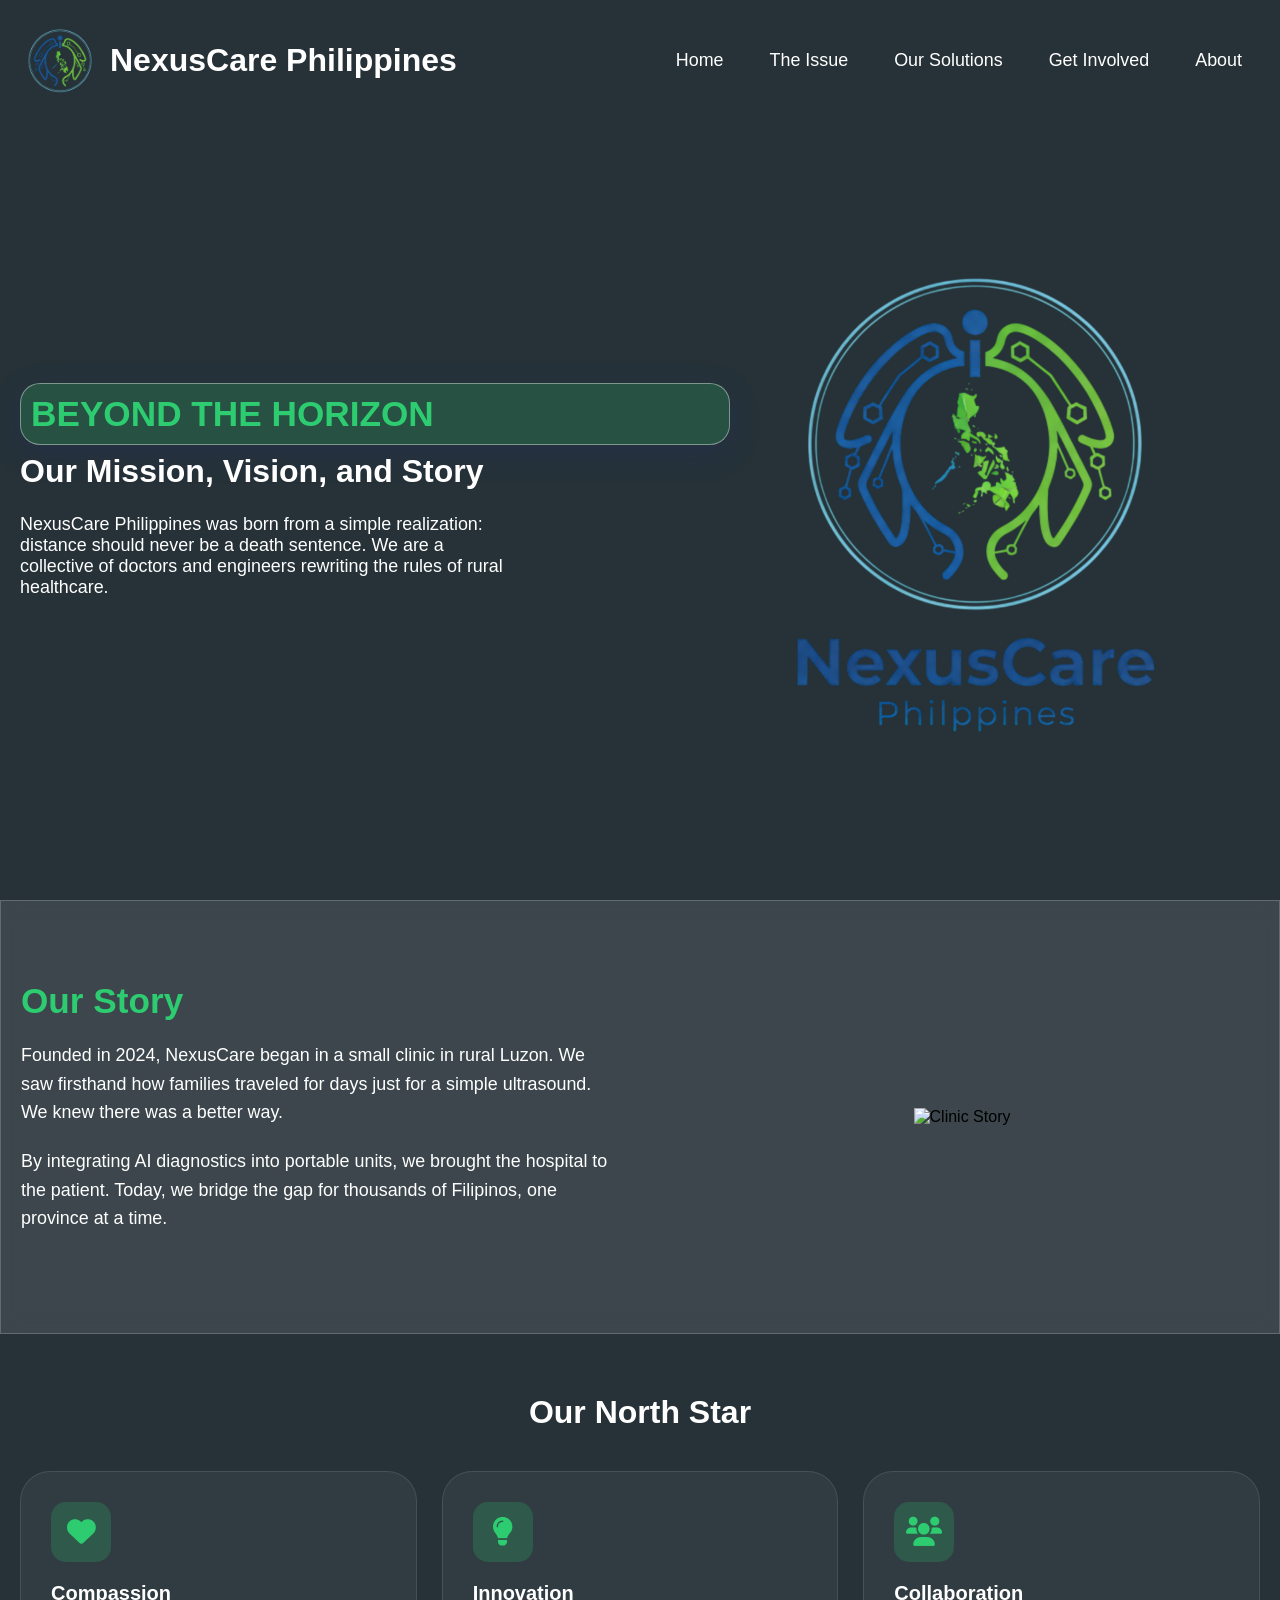
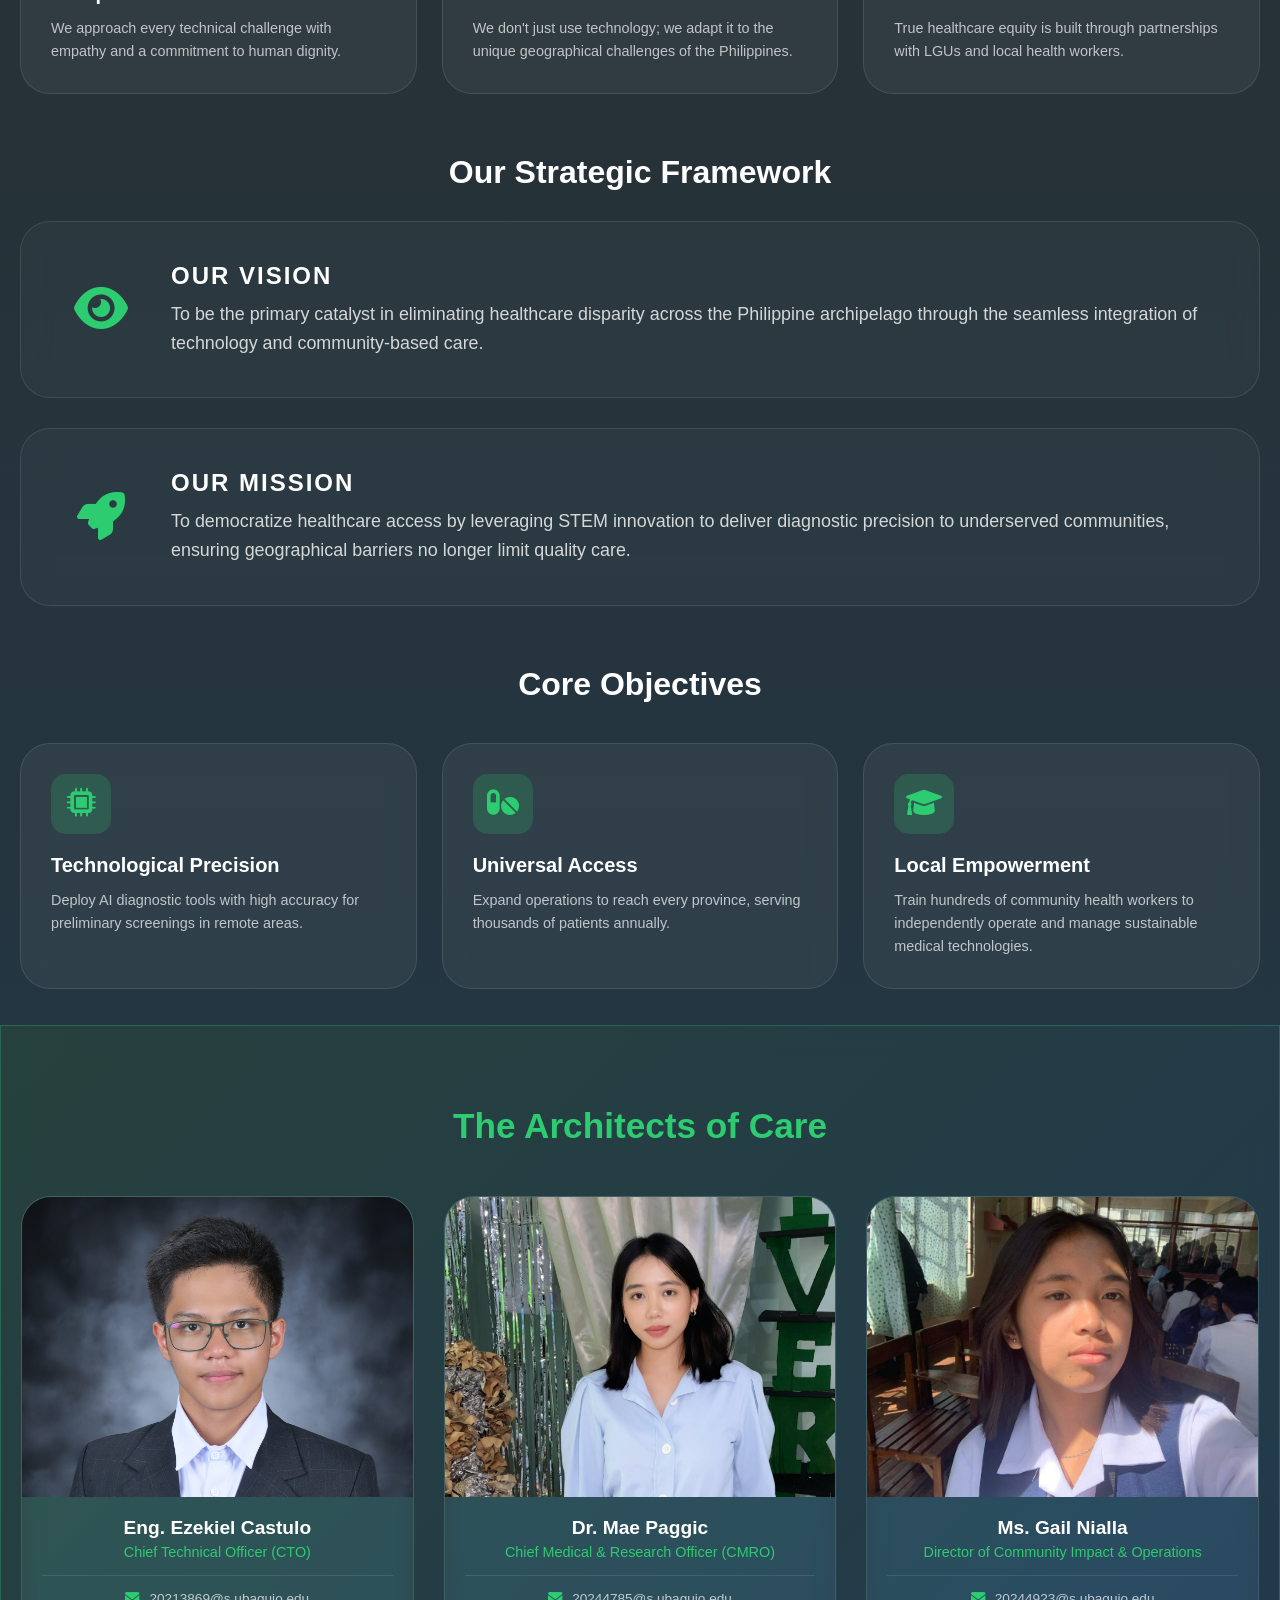
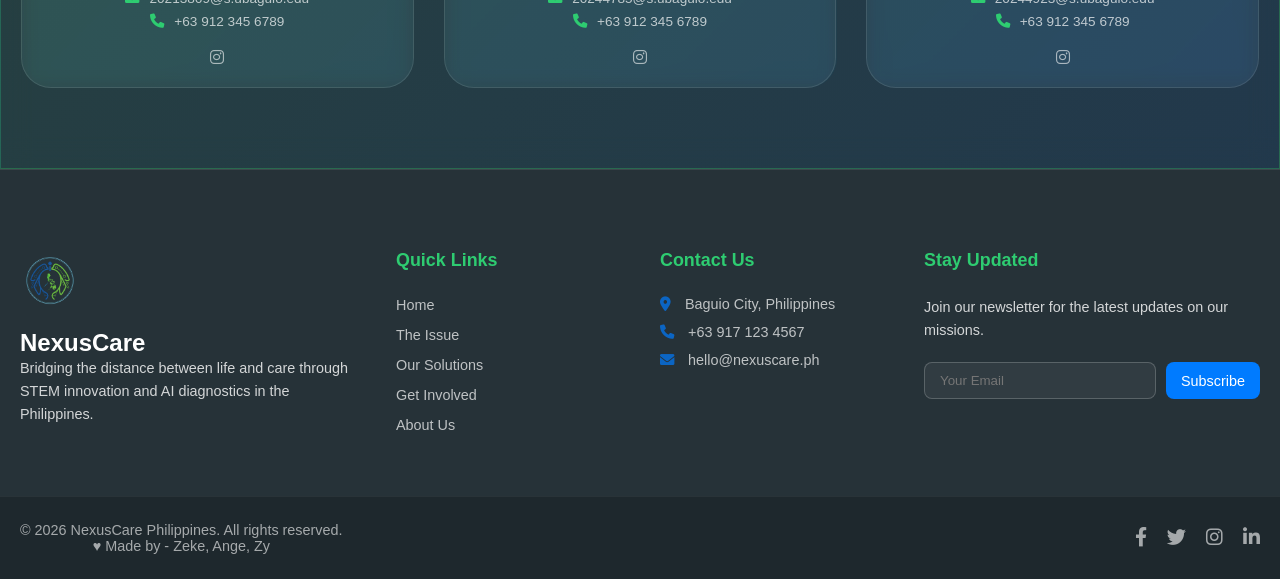
==== about.html @ c9cb6c97 "Initial commit with LFS for NexusCare" ====
<!DOCTYPE html>
<html>
    <head>
        <meta name="viewport" content="width=device-width, initial-scale=1.0">
        <title>About - NexusCare Philippines</title>
        <link rel="stylesheet" href="https://cdnjs.cloudflare.com/ajax/libs/font-awesome/6.0.0/css/all.min.css">
        <link rel="stylesheet" href="style.css">
        <link rel="shortcut icon" href="images/Logo Transparent.png" type="image/x-icon">
    </head>

    <body>
    <header>
        <nav class="navbar section-content">
            <a href="index.html" class="nav-logo">
                <img src="images/No Text Transparent.png" alt="NexusCare Logo" class="logo-img">
                <h2 class="logo-text">NexusCare Philippines</h2>
            </a>
            <ul class="nav-menu">
                <button id="menu-close-button" class="fas fa-times"></button>
                <li class="nav-item">
                    <a href="index.html" class="nav-link">Home</a>
                </li>
                <li class="nav-item">
                    <a href="index.html#the-issue" class="nav-link">The Issue</a>
                </li>
                <li class="nav-item">
                    <a href="index.html#our-solutions" class="nav-link">Our Solutions</a>
                </li>
                <li class="nav-item">
                    <a href="get-involved.html" class="nav-link">Get Involved</a>
                </li>
                <li class="nav-item">
                    <a href="about.html" class="nav-link active">About</a>
                </li>
            </ul>
            <button id="menu-open-button" class="fas fa-bars"></button>
       </nav>
    </header>
<main>
    <section class="hero-section about-hero">
        <video class="hero-video" autoplay muted loop playsinline>
            <source src="videos/About Hero.mp4" type="video/mp4">
        </video>
        <div class="section-content">
            <div class="hero-details">
                <h2 class="title">BEYOND THE HORIZON</h2>
                <h3 class="subtitle">Our Mission, Vision, and Story</h3>
                <p class="description">NexusCare Philippines was born from a simple realization: distance should never be a death sentence. We are a collective of doctors and engineers rewriting the rules of rural healthcare.</p>
            </div>
            <div class="hero-image-wrapper">
                <img src="images/Logo Transparent.png" alt="Hero Image" class="hero-image">
            </div>
        </div>
    </section>

    <section id="story" class="issue-section">
        <div class="section-content">
            <div class="issue-details">
                <h2 class="section-title">Our Story</h2>
                <p class="section-description">Founded in 2024, NexusCare began in a small clinic in rural Luzon. We saw firsthand how families traveled for days just for a simple ultrasound. We knew there was a better way.</p>
                <p class="section-description">By integrating AI diagnostics into portable units, we brought the hospital to the patient. Today, we bridge the gap for thousands of Filipinos, one province at a time.</p>
            </div>
            <div class="issue-visual">
                <div class="solutions-gallery">
                     <div class="gallery-item main-img">
                        <img src="https://images.unsplash.com/photo-1576091160550-2173dba999ef?auto=format&fit=crop&w=800" alt="Clinic Story">
                    </div>
                </div>
            </div>
        </div>
    </section>

    <section class="mission-section">
        <div class="section-content">
            <h4 class="obj-title">Our North Star</h4>
            <div class="solutions-grid">
                <div class="solution-card">
                    <div class="icon-wrapper"><i class="fas fa-heart"></i></div>
                    <h4>Compassion</h4>
                    <p>We approach every technical challenge with empathy and a commitment to human dignity.</p>
                </div>
                <div class="solution-card">
                    <div class="icon-wrapper"><i class="fas fa-lightbulb"></i></div>
                    <h4>Innovation</h4>
                    <p>We don't just use technology; we adapt it to the unique geographical challenges of the Philippines.</p>
                </div>
                <div class="solution-card">
                    <div class="icon-wrapper"><i class="fas fa-users"></i></div>
                    <h4>Collaboration</h4>
                    <p>True healthcare equity is built through partnerships with LGUs and local health workers.</p>
                </div>
            </div>
        </div>
    </section>

    <section class="vmo-section">
    <div class="section-content">
        <h4 class="obj-title">Our Strategic Framework</h4>
        
        <div class="vmo-item vision-card">
            <div class="vmo-icon"><i class="fas fa-eye"></i></div>
            <div class="vmo-text">
                <h4>Our Vision</h4>
                <p>To be the primary catalyst in eliminating healthcare disparity across the Philippine archipelago through the seamless integration of technology and community-based care.</p>
            </div>
        </div>

        <div class="vmo-item mission-card">
            <div class="vmo-icon"><i class="fas fa-rocket"></i></div>
            <div class="vmo-text">
                <h4>Our Mission</h4>
                <p>To democratize healthcare access by leveraging STEM innovation to deliver diagnostic precision to underserved communities, ensuring geographical barriers no longer limit quality care.</p>
            </div>
        </div>

        <div class="vmo-objectives">
            <h4 class="obj-title">Core Objectives</h4>
            <div class="solutions-grid">
                <div class="solution-card">
                    <div class="icon-wrapper"><i class="fas fa-microchip"></i></div>
                    <h4>Technological Precision</h4>
                    <p>Deploy AI diagnostic tools with high accuracy for preliminary screenings in remote areas.</p>
                </div>
                <div class="solution-card">
                    <div class="icon-wrapper"><i class="fas fa-pills"></i></div>
                    <h4>Universal Access</h4>
                    <p>Expand operations to reach every province, serving thousands of patients annually.</p>
                </div>
                <div class="solution-card">
                    <div class="icon-wrapper"><i class="fas fa-graduation-cap"></i></div>
                    <h4>Local Empowerment</h4>
                    <p>Train hundreds of community health workers to independently operate and manage sustainable medical technologies.</p>
                </div>
            </div>
        </div>
        <br>
        <br>
    </div>
</section>

    <section class="team-section">
        <div class="section-content">
            <h2 class="section-title">The Architects of Care</h2>
            <div class="team-members">
                <div class="team-member-card">
                    <div class="member-img-container">
                        <img class="member-photo member-ezekiel" src="images/DSD_3538.JPG" alt="Zeke Castulo">
                    </div>
                    <div class="member-info">
                        <h4>Eng. Ezekiel Castulo</h4>
                        <p>Chief Technical Officer (CTO)</p>
                        <div class="member-contact">
                            <a href="mailto:20213869@s.ubaguio.edu"><i class="fas fa-envelope"></i> 20213869@s.ubaguio.edu</a>
                            <a href="tel:+639123456789"><i class="fas fa-phone"></i> +63 912 345 6789</a>
                        </div>
                        <div class="member-socials">
                            <a href="https://www.instagram.com/ezi.pzeke/" target="_blank"><i class="fab fa-instagram"></i></a>
                        </div>
                    </div>
                </div>
                                <div class="team-member-card">
                    <div class="member-img-container">
                        <img class="member-photo member-angelica" src="images/Ange Pic.jpg" alt="Angelica Paggic">
                    </div>
                    <div class="member-info">
                        <h4>Dr. Mae Paggic</h4>
                        <p>Chief Medical & Research Officer (CMRO)</p>
                        <div class="member-contact">
                            <a href="mailto:20244785@s.ubaguio.edu"><i class="fas fa-envelope"></i> 20244785@s.ubaguio.edu</a>
                            <a href="tel:+639123456789"><i class="fas fa-phone"></i> +63 912 345 6789</a>
                        </div>
                        <div class="member-socials">
                            <a href="https://www.instagram.com/cali_jellii/" target="_blank"><i class="fab fa-instagram"></i></a>
                        </div>
                    </div>
                </div>
                                <div class="team-member-card">
                    <div class="member-img-container">
                        <img src="images/Zy Pic.jpg" alt="Zyra Nialla">
                    </div>
                    <div class="member-info">
                        <h4>Ms. Gail Nialla</h4>
                        <p>Director of Community Impact & Operations</p>
                        <div class="member-contact">
                            <a href="mailto:20244923@s.ubaguio.edu"><i class="fas fa-envelope"></i> 20244923@s.ubaguio.edu</a>
                            <a href="tel:+639123456789"><i class="fas fa-phone"></i> +63 912 345 6789</a>
                        </div>
                        <div class="member-socials">
                            <a href="https://www.instagram.com/nialla_zyra/" target="_blank"><i class="fab fa-instagram"></i></a>
                        </div>
                    </div>
                </div>
                </div>
        </div>
    </section>

            <footer class="footer">
    <div class="section-content">
        <div class="footer-container">
            <div class="footer-column brand-col">
                <a href="#" class="nav-logo">
                    <img src="images/No Text Transparent.png" alt="NexusCare Logo" class="logo-img">
                </a>
                <h2 class="logo-text">NexusCare</h2>
                <p class="footer-description">
                    Bridging the distance between life and care through STEM innovation and AI diagnostics in the Philippines.
                </p>
            </div>

            <div class="footer-column">
                <h4 class="footer-title">Quick Links</h4>
                <ul class="footer-links">
                    <li><a href="#">Home</a></li>
                    <li><a href="#the-issue">The Issue</a></li>
                    <li><a href="#our-solutions">Our Solutions</a></li>
                    <li><a href="#get-involved">Get Involved</a></li>
                    <li><a href="#about">About Us</a></li>
                </ul>
            </div>

            <div class="footer-column">
                <h4 class="footer-title">Contact Us</h4>
                <ul class="footer-contact">
                    <li><i class="fas fa-map-marker-alt"></i> Baguio City, Philippines</li>
                    <li><i class="fas fa-phone"></i> +63 917 123 4567</li>
                    <li><i class="fas fa-envelope"></i> hello@nexuscare.ph</li>
                </ul>
            </div>

            <div class="footer-column">
                <h4 class="footer-title">Stay Updated</h4>
                <p class="footer-description">Join our newsletter for the latest updates on our missions.</p>
                <form class="footer-form">
                    <input type="email" placeholder="Your Email" required>
                    <button type="submit" class="button">Subscribe</button>
                </form>
            </div>
        </div>
    </div>

    <div class="sub-footer">
        <div class="section-content sub-footer-content">
            <p>&copy; 2026 NexusCare Philippines. All rights reserved. <br> ♥ Made by - Zeke, Ange, Zy</p>
            <div class="social-links">
                <a href="#"><i class="fab fa-facebook-f"></i></a>
                <a href="#"><i class="fab fa-twitter"></i></a>
                <a href="#"><i class="fab fa-instagram"></i></a>
                <a href="#"><i class="fab fa-linkedin-in"></i></a>
            </div>
        </div>
    </div>
</footer>
</main>

    <script src="script.js"></script>
    </body>
</html>
---- style.css ----
html {
    scroll-behavior: smooth;
}

*{
    margin: 0;
    padding: 0;
    box-sizing: border-box;
    font-family: 'Poppins', sans-serif;
}

html, body {
    background: var(--dark-color);
    min-height: 100vh;
    scroll-behavior: smooth;
}

@keyframes glassmorphism-gradient {
    0% {
        background-position: 0% 50%;
    }
    50% {
        background-position: 100% 50%;
    }
    100% {
        background-position: 0% 50%;
    }
}

:root {
    --white-color: #fff;
    --dark-color: #263238;
    --primary-color: #007BFF;
    --secondary-color: #2ECC71;
    --light-pink-color: #faf4f5;
    --medium-gray-color: #ccc;

    --font-size-s: 0.9rem;
    --font-size-n: 1rem;
    --font-size-m: 1.12rem;
    --font-size-l: 1.5rem;
    --font-size-xl: 2rem;
    --font-size-xxl: 2.2rem;

    --font-weight-normal: 400;
    --font-weight-medium: 500;
    --font-weight-semibold: 600;
    --font-weight-bold: 700;

    --border-radius-s: 8px;
    --border-radius-m: 30px;
    --border-radius-circle: 50%;

    --site-max-width: 1300px;
}

ul {
    list-style: none;
}

a {
    text-decoration: none;
}

button {
    cursor: pointer;
    border: none;
    background: none;
}

img {
    width: 100%;
}

.section-content {
    max-width: var(--site-max-width);
    margin: 0 auto;
    padding: 0 20px;
}

/*Navbar Styling*/
header {
    position: absolute;
    top: 0;
    left: 0;
    right: 0;
    width: 100%;
    z-index: 5;
    transition: all .6s ease;
}

header.sticky {
    position: fixed;
    background: rgba(255, 255, 255, 0.2);
    backdrop-filter: blur(20px);
    border-bottom: 1px solid rgba(255, 255, 255, 0.4);
    box-shadow: 0 8px 32px 0 rgba(31, 38, 135, 0.5);
}

header.hero-active.sticky {
    background: rgba(255, 255, 255, 0.1);
    backdrop-filter: blur(10px);
    border-bottom: 1px solid rgba(255, 255, 255, 0.2);
}

header.issue-active.sticky {
    background: rgba(255, 255, 255, 0.6);
    backdrop-filter: blur(15px);
    border-bottom: 1px solid rgba(255, 255, 255, 0.3);
}

header.graph-active.sticky {
    background: rgba(255, 255, 255, 0.6); /* Changed to white for better contrast */
    backdrop-filter: blur(20px);
    border-bottom: 1px solid rgba(255, 255, 255, 0.4);
}

header.solutions-active.sticky {
    background: rgba(255, 255, 255, 0.6);
    backdrop-filter: blur(18px);
    border-bottom: 1px solid rgba(255, 255, 255, 0.35);
}

header .navbar {
    display: flex;
    padding: 20px;
    align-items: center;
    justify-content: space-between;
}

.nav-link.active {
    color: var(--primary-color); /* Or your highlight color */
    font-weight: bold;
}

.navbar .nav-logo {
    display: flex;
    align-items: center;
    gap: 10px;
}

.navbar .nav-logo .logo-img {
    height: 80px;
    width: auto;
}

.navbar .nav-logo .logo-text {
    color: var(--white-color);
    font-size: var(--font-size-xl);
    font-weight: var(--font-weight-semibold);
}

.navbar .nav-menu {
    display: flex;
    gap: 10px;
}

.navbar .nav-menu .nav-link {
    padding: 10px 18px;
    color: var(--white-color);
    font-size: var(--font-size-m);
    border-radius: var(--border-radius-m);
    transition: 0.3s ease;
}

.navbar .nav-menu .nav-link:hover {
        color: var(--white-color);
        background: rgba(255, 255, 255, 0.25);
        border-color: rgba(255, 255, 255, 0.4);
        box-shadow: 0 8px 32px 0 rgba(31, 38, 135, 0.2);
}

.navbar :where(#menu-close-button, #menu-open-button) {
    display: none;
}

.hero-section {
    background: transparent;
    position: relative;
    min-height: 100vh;
    overflow: hidden;
}

/* background video styling */
.hero-section .hero-video {
    position: absolute;
    top: 0;
    left: 0;
    width: 100%;
    height: 100%;
    object-fit: cover;
    z-index: 1;
}

.hero-section .section-content {
    position: relative;
    z-index: 2;
    padding-top: 120px; /* space for navbar */
}

.hero-section .section-content {
    display: flex;
    align-items: center;
    min-height: 100vh;
    color: var(--white-color);
    justify-content: space-between;
}

.hero-section .hero-details .title {
    font-size: var(--font-size-xxl);
    color: var(--secondary-color);
    background: rgba(255, 255, 255, 0.75);
    border-color: rgba(255, 255, 255, 0.4);
    box-shadow: 0 8px 32px 0 rgba(31, 38, 135, 0.2);
    border-radius: 20px;
    padding: 10px;
    font-family: "Titan-One", sans-serif;
}

.hero-section .hero-details .subtitle {
    font-size: var(--font-size-xl);
    font-weight: var(--font-weight-semibold);
    margin-top: 8px;
    max-width: 70%;
}

.hero-section .hero-details .description {
    font-size: var(--font-size-m);
    margin: 24px 0 40px;
    max-width: 70%;
}

.hero-section .hero-details .button {
    padding: 10px 26px;
    border: 2px solid rgba(255, 255, 255, 0.3);
    background: rgba(255, 255, 255, 0.15);
    color: var(--white-color);
    font-weight: var(--font-weight-medium);
    border-radius: var(--border-radius-m);
    transition: 0.3s ease;
    backdrop-filter: blur(10px);
    box-shadow: 0 8px 32px 0 rgba(31, 38, 135, 0.2);
}

.hero-section .hero-details .button:hover,
.hero-section .hero-details .partner-with-us {
    background: rgba(255, 255, 255, 0.25);
    color: var(--white-color);
    border-color: rgba(255, 255, 255, 0.5);
    box-shadow: 0 8px 32px 0 rgba(31, 38, 135, 0.37);
}

.hero-section .hero-details .partner-with-us:hover{
    background: rgba(46, 204, 113, 0.3);
    color: var(--white-color);
    border-color: rgba(46, 204, 113, 0.5);
}

.hero-section .hero-image-wrapper {
    max-width: 500px;
    margin-right: 30px;
}

/* Issue Section Styling */
.issue-section {
    background: rgba(255, 255, 255, 0.1);
    backdrop-filter: blur(10px);
    border: 1px solid rgba(255, 255, 255, 0.2);
    padding: 80px 0;
    position: relative;
}

.issue-section .section-content {
    display: flex;
    align-items: center;
    justify-content: space-between;
    gap: 50px;
}

.issue-section .issue-details {
    flex: 1;
    color: var(--white-color);
}

.issue-section .section-title {
    font-size: var(--font-size-xxl);
    color: var(--secondary-color);
    margin-bottom: 20px;
    font-family: "Titan-One", sans-serif;
}

.issue-section .section-description {
    font-size: var(--font-size-m);
    line-height: 1.6;
    margin-bottom: 20px;
}

.issue-section .issue-visual {
    flex: 1;
    text-align: center;
}

.issue-section .issue-image {
    max-width: 100%;
    height: auto;
    border-radius: var(--border-radius-m);
    box-shadow: 0 8px 32px 0 rgba(31, 38, 135, 0.2);
}

.primary-header {
    color: var(--secondary-color); /* Assuming --primary-color is defined; replace with actual color if not */
}

.styled-list {
    list-style-type: none; /* Remove default bullets */
    padding-left: 0;
}

.styled-list li {
    margin-bottom: 10px; /* Adds spacing between items */
    display: flex;
    align-items: center;
}

.get-involved-section .styled-list {
    list-style: none;
    padding: 0;
    margin: 20px 0;
    display: grid;
    grid-template-columns: repeat(auto-fit, minmax(180px, 1fr));
    gap: 10px;
    justify-items: center;
}

.get-involved-section .styled-list li {
    display: flex;
    flex-direction: column;
    align-items: center;
    text-align: center;
    background: rgba(255, 255, 255, 0.05);
    backdrop-filter: blur(5px);
    border: 1px solid rgba(255, 255, 255, 0.1);
    border-radius: var(--border-radius-m);
    padding: 20px;
    width: 100%;
    max-width: 250px;
}

.get-involved-section .styled-list li i {
    font-size: 2rem;
    color: var(--primary-color);
    margin-bottom: 10px;
}

.graph-ribbon {
    background: white;
    padding: 40px 0;
    text-align: center;
}

.graph-ribbon .section-title {
    color: var(--dark-color);
}

.graph-ribbon .section-description {
    color: var(--dark-color);
}

.graph-ribbon .primary-header {
    color: var(--dark-color);
}

.ribbon-title {
    font-size: 2rem;
    margin-bottom: 20px;
    color: var(--primary-color);
}

.graph-container {
    max-width: 800px;
    margin: 0 auto;
}

/* Solutions Section Styling */
.solutions-section {
    background: linear-gradient(135deg, rgba(46, 204, 113, 0.1), rgba(0, 123, 255, 0.1)); /* Gradient background for variety */
    backdrop-filter: blur(15px);
    border: 1px solid rgba(46, 204, 113, 0.3);
    padding: 80px 0;
    position: relative;
}

.solutions-section .section-content {
    display: flex;
    align-items: center;
    justify-content: space-between;
    gap: 50px;
    flex-direction: row-reverse; /* Reverse layout: image on left, text on right */
}

.solutions-section .solutions-details {
    flex: 1;
    color: var(--white-color);
}

.solutions-section .section-title {
    font-size: var(--font-size-xxl);
    color: var(--secondary-color); /* Keep or change to var(--primary-color) for variety */
    margin-bottom: 20px;
    font-family: "Titan-One", sans-serif;
    text-align: left; /* Ensure left alignment */
}

.solutions-section .section-description {
    font-size: var(--font-size-m);
    line-height: 1.6;
    margin-bottom: 20px;
}

.solutions-section .solutions-visual {
    flex: 1;
    text-align: center;
}

.solutions-section .solutions-image {
    max-width: 100%;
    height: auto;
    border-radius: var(--border-radius-m);
    box-shadow: 0 8px 32px 0 rgba(46, 204, 113, 0.3); /* Green shadow for variety */
    transition: transform 0.3s ease; /* Add hover effect */
}

.solutions-section .solutions-image:hover {
    transform: scale(1.05);
}

.primary-header {
    color: var(--secondary-color); /* Make header green for solutions */
}

@media screen and (max-width: 768px) {
    :root {
        --font-size-m: 1rem;
        --font-size-l: 1.3rem;
        --font-size-xl: 1.5rem;
        --font-size-xxl: 1.8rem;
    }

    /* overlay covering entire screen when mobile menu is open */
    body.show-mobile-menu::before {
        content: "";
        position: fixed;
        inset: 0;
        backdrop-filter: blur(10px);
        background: rgba(0, 0, 0, 0.3);
        z-index: 4; /* behind menu (z-index 5) but above rest of content */
    }

    .navbar :where(#menu-close-button, #menu-open-button) {
        font-size: var(--font-size-l);
        display: block;
    }

    .navbar #menu-close-button {
        position: absolute;
        right: 30px;
        top: 30px;
    }

    .navbar #menu-open-button {
        color: var(--white-color);
    }

    .navbar .nav-menu {
        display: block;
        position: fixed;
        left: -300px;
        top: 0;
        width: 300px;
        height: 100vh;
        display: flex;
        flex-direction: column;
        align-items: center;
        padding-top: 100px;
        background: rgba(255, 255, 255, 0.15);
        backdrop-filter: blur(10px);
        border-right: 1px solid rgba(255, 255, 255, 0.2);
        transition: left 0.2s ease;
        z-index: 5;
        overflow-y: auto;
    }

    body.show-mobile-menu .navbar .nav-menu {
        left: 0;
    }

    .navbar .nav-menu .nav-link {
        color: var(--white-color);
        display: block;
        margin-top: 17px;
        font-size: var(--font-size-l);
        padding: 10px 18px;
        border-radius: var(--border-radius-m);
        transition: 0.3s ease;
        background: rgba(255, 255, 255, 0.1);
        border: 1px solid rgba(255, 255, 255, 0.2);
    }

    .navbar .nav-menu .nav-link:hover {
        background: rgba(255, 255, 255, 0.25);
        border-color: rgba(255, 255, 255, 0.4);
    }

    .hero-section .section-content {
        gap: 50px;
        text-align: center;
        padding: 100px 20px 20px;
        flex-direction: column-reverse;
        justify-content: center;
    }

    .hero-section .hero-details :is(.subtitle, .description) {
        max-width: 100%;
    }

    .hero-section .hero-details .buttons {
        display: flex;
        gap: 20px;
        justify-content: center;
    }

    .hero-section .hero-image-wrapper {
        margin-right: 0;
        max-width: 270px;
    }

    .issue-section .section-content {
        flex-direction: column;
        text-align: center;
        gap: 30px;
    }

    .issue-section .issue-visual {
        order: -1;
    }

    .solutions-section .section-content {
        flex-direction: column;
        text-align: center;
        gap: 30px;
    }

    .solutions-section .solutions-visual {
        order: -1; /* Image on top */
    }

    .slider-wrapper {
    	margin: 0 auto;
    }

    .slider {
        aspect-ratio: 9 / 16; /* More height than width on small screens */
    }

    .solutions-section .section-title {
        text-align: center;
    }
}

.carousel {
    position: relative;
    width: 100%;
    overflow: hidden;
    border-radius: var(--border-radius-m);
    box-shadow: 0 8px 32px 0 rgba(31, 38, 135, 0.2);
}

.carousel-inner {
    display: flex;
    transition: transform 0.5s ease;
    width: 300%;
}

.carousel-item {
    min-width: 100%;
    flex-shrink: 0;
}

.carousel-image {
    width: 100%;
    height: 400px;
    object-fit: cover;
    border-radius: var(--border-radius-m);
}

.carousel-control {
    position: absolute;
    top: 50%;
    transform: translateY(-50%);
    background: rgba(0, 0, 0, 0.5);
    color: white;
    border: none;
    padding: 10px;
    cursor: pointer;
    font-size: 18px;
    border-radius: 50%;
}

.carousel-control.prev {
    left: 10px;
}

.carousel-control.next {
    right: 10px;
}

.carousel-control:hover {
    background: rgba(0, 0, 0, 0.8);
}

.chart-widgets {
    display: grid;
    grid-template-columns: repeat(auto-fit, minmax(250px, 1fr));
    gap: 20px;
    margin-top: 20px;
}

.chart-widget {
    background: rgba(0, 0, 0, 0.1);
    backdrop-filter: blur(10px);
    border: 1px solid rgba(0, 0, 0, 0.2);
    border-radius: var(--border-radius-m);
    padding: 20px;
    text-align: center;
    color: var(--white-color);
}

.chart-widget h4 {
    font-size: var(--font-size-m);
    margin-bottom: 10px;
    color: var(--secondary-color);
}

.chart-widget canvas {
    max-width: 100%;
    height: 200px; /* Set a fixed height for Chart.js */
}

.container {
	padding: 2rem;
}

.slider-wrapper {
	position: relative;
	max-width: 100rem;
	margin: 0 auto;
}

.slider {
	display: flex;
	aspect-ratio: 16 / 9;
	overflow-x: auto;
	scroll-snap-type: x mandatory;
	scroll-behavior: smooth;
	box-shadow: 0 1.5rem 3rem -0.75rem hsla(0, 0%, 0%, 0.25);
	border-radius: 0.5rem;
	-ms-overflow-style: none; /* Hide scrollbar IE and Edge */
	scrollbar-width: none; /* Hide scrollbar Firefox */
}

/* Hide scrollbar for Chrome, Safari and Opera */
.slider::-webkit-scrollbar {
	display: none;
}

.slider img {
	flex: 1 0 100%;
	scroll-snap-align: start;
	object-fit: cover;
}

.slider-nav {
	display: flex;
	column-gap: 1rem;
	position: absolute;
	bottom: 1.25rem;
	left: 50%;
	transform: translateX(-50%);
	z-index: 1;
}

.slider-nav a {
	width: 0.5rem;
	height: 0.5rem;
	border-radius: 50%;
	background-color: #fff;
	opacity: 0.75;
	transition: opacity ease 250ms;
}

.slider-nav a:hover {
	opacity: 1;
}
/* Get Involved Section Styling */
.get-involved-section {
    background: var(--dark-color);
    padding: 80px 0;
    text-align: center;
}

.get-involved-section .section-content {
    color: var(--white-color);
}

.cta-button {
    background: rgba(0, 123, 255, 0.1);
    backdrop-filter: blur(10px);
    border: 1px solid rgba(0, 123, 255, 0.3);
    color: var(--primary-color);
    padding: 15px 30px;
    border-radius: var(--border-radius-m);
    text-decoration: none;
    font-weight: var(--font-weight-semibold);
    transition: background 0.3s ease;
}

.cta-button:hover {
    background: rgba(0, 123, 255, 0.2);
}

/* Involvement Section Styling */
.involvement-section {
    background: var(--dark-color);
    padding: 80px 0;
}

.involvement-options {
    display: grid;
    grid-template-columns: repeat(auto-fit, minmax(250px, 1fr));
    gap: 30px;
    margin-top: 40px;
}

.option {
    background: rgba(255, 255, 255, 0.1);
    backdrop-filter: blur(10px);
    border: 1px solid rgba(255, 255, 255, 0.2);
    border-radius: var(--border-radius-m);
    padding: 30px;
    text-align: center;
    color: var(--white-color);
}

.option i {
    font-size: 3rem;
    color: var(--primary-color);
    margin-bottom: 20px;
}

.option h3 {
    font-size: var(--font-size-l);
    margin-bottom: 15px;
}

.option p {
    margin-bottom: 20px;
}

.option .button {
    background: var(--primary-color);
    color: var(--white-color);
    padding: 10px 20px;
    border-radius: var(--border-radius-m);
    text-decoration: none;
    font-weight: var(--font-weight-medium);
    transition: background 0.3s ease;
}

.option .button:hover {
    background: var(--secondary-color);
}

/* About Section Styling */
.about-section {
    background: linear-gradient(135deg, rgba(255, 193, 7, 0.1), rgba(255, 87, 34, 0.1));
    backdrop-filter: blur(15px);
    border: 1px solid rgba(255, 193, 7, 0.3);
    padding: 80px 0;
    text-align: center;
}

.about-section .section-content {
    color: var(--white-color);
}

.about-cta {
    background: rgba(255, 193, 7, 0.1);
    backdrop-filter: blur(10px);
    border: 1px solid rgba(255, 193, 7, 0.3);
    color: #ffc107;
    padding: 15px 30px;
    border-radius: var(--border-radius-m);
    text-decoration: none;
    font-weight: var(--font-weight-semibold);
    transition: background 0.3s ease;
}

.about-cta:hover {
    background: rgba(255, 193, 7, 0.2);
}

/* About Section List Styling */
/* Container fix */
.achievements-carousel {
    width: 100%;
    overflow: hidden;
    position: relative;
    display: flex;
    /* Optional: creates a fade-out effect on the sides so cards don't just 'cut off' */
    mask-image: linear-gradient(to right, transparent, black 10%, black 90%, transparent);
    -webkit-mask-image: linear-gradient(to right, transparent, black 10%, black 90%, transparent);
}

.achievements-carousel .styled-list {
    display: flex;
    flex-direction: row;
    gap: 30px; /* Space between the glass cards */
    padding: 30px 0;
    white-space: nowrap;
    width: max-content;
    animation: scroll-infinite 25s linear infinite;
}

/* Glassmorphism for the cards */
.achievements-carousel .styled-list li {
    flex: 0 0 auto;
    display: flex;
    flex-direction: column;
    align-items: center;
    text-align: center;
    
    /* The Glass Effect */
    background: rgba(255, 255, 255, 0.05); 
    backdrop-filter: blur(10px);
    -webkit-backdrop-filter: blur(10px);
    border: 1px solid rgba(255, 255, 255, 0.1);
    
    border-radius: var(--border-radius-m);
    padding: 25px 35px;
    min-width: 250px; /* Gives cards a consistent size */
    box-shadow: 0 8px 32px 0 rgba(0, 0, 0, 0.2);
}

.achievements-carousel .styled-list li i {
    font-size: 2rem;
    color: var(--primary-color);
    margin-bottom: 15px;
}

@keyframes scroll-infinite {
    0% { transform: translateX(0); }
    100% { transform: translateX(-50%); }
}

/* Mission Section Styling */
.mission-section {
    background: var(--dark-color);
}

.mission-values {
    display: grid;
    grid-template-columns: repeat(auto-fit, minmax(250px, 1fr));
    gap: 30px;
    margin-top: 40px;
}

.value {
    background: rgba(255, 255, 255, 0.05);
    backdrop-filter: blur(5px);
    border: 1px solid rgba(255, 255, 255, 0.1);
    border-radius: var(--border-radius-m);
    padding: 30px;
    text-align: center;
    color: var(--white-color);
}

.value i {
    font-size: 3rem;
    color: var(--primary-color);
    margin-bottom: 20px;
}

.value h3 {
    font-size: var(--font-size-l);
    margin-bottom: 15px;
}

.value p {
    margin-bottom: 0;
}

/* Team Section Styling */
.team-section {
    background: linear-gradient(135deg, rgba(46, 204, 113, 0.1), rgba(0, 123, 255, 0.1));
    backdrop-filter: blur(15px);
    border: 1px solid rgba(46, 204, 113, 0.3);
    padding: 80px 0;
}

.team-members {
    display: grid;
    grid-template-columns: repeat(auto-fit, minmax(200px, 1fr));
    gap: 30px;
    margin-top: 40px;
}

.team-member {
    background: rgba(255, 255, 255, 0.1);
    backdrop-filter: blur(10px);
    border: 1px solid rgba(255, 255, 255, 0.2);
    border-radius: var(--border-radius-m);
    padding: 20px;
    text-align: center;
    color: var(--white-color);
}

.member-photo {
    width: 100px;
    height: 100px;
    margin-bottom: 15px;
    object-fit: cover;
}

.team-member h4 {
    font-size: var(--font-size-m);
    margin-bottom: 5px;
}

.team-member p {
    font-size: var(--font-size-s);
    color: var(--secondary-color);
}

.team-section .section-content .section-title {
    font-size: var(--font-size-xxl);
    color: var(--secondary-color);
    margin-bottom: 20px;
    font-family: "Titan-One", sans-serif;
    text-align: center;
}

/* Footer Styling */
.footer {
    background: var(--dark-color);
    padding-top: 80px;
    border-top: 1px solid rgba(255, 255, 255, 0.1);
}

.footer-container {
    display: grid;
    grid-template-columns: 1.5fr 1fr 1fr 1.5fr;
    gap: 40px;
    margin-bottom: 50px;
}

.footer-column .logo-img {
    height: 60px;
    width: auto;
    margin-bottom: 15px;
}

.footer-title {
    color: var(--secondary-color);
    font-size: var(--font-size-m);
    font-weight: var(--font-weight-bold);
    margin-bottom: 25px;
}

.footer-description {
    color: var(--white-color);
    opacity: 0.8;
    font-size: var(--font-size-s);
    line-height: 1.6;
}

.footer-links li, .footer-contact li {
    margin-bottom: 12px;
}

.footer-links a, .footer-contact li {
    color: var(--white-color);
    opacity: 0.7;
    transition: 0.3s ease;
    font-size: var(--font-size-s);
}

.footer-links a:hover {
    opacity: 1;
    color: var(--primary-color);
    padding-left: 5px;
}

.footer-contact i {
    color: var(--primary-color);
    margin-right: 10px;
}

.footer-form {
    display: flex;
    margin-top: 20px;
    gap: 10px;
}

.footer-form input {
    flex: 1;
    padding: 10px 15px;
    border-radius: var(--border-radius-s);
    border: 1px solid rgba(255, 255, 255, 0.2);
    background: rgba(255, 255, 255, 0.05);
    color: white;
    outline: none;
}

.footer-form .button {
    padding: 10px 15px;
    font-size: var(--font-size-s);
    background: var(--primary-color);
    border-radius: var(--border-radius-s);
    color: white;
}

.footer .logo-text {
    color: var(--white-color);
    font-size: var(--font-size-l);
    font-weight: var(--font-weight-semibold);
}

/* Sub Footer Styling */
.sub-footer {
    padding: 25px 0;
    border-top: 1px solid rgba(255, 255, 255, 0.05);
    background: rgba(0, 0, 0, 0.2);
}

.sub-footer-content {
    display: flex;
    justify-content: space-between;
    text-align: center;
    align-items: center;
    color: var(--white-color);
    opacity: 0.6;
    font-size: var(--font-size-s);
}

.social-links {
    display: flex;
    gap: 20px;
}

.social-links a {
    color: var(--white-color);
    font-size: 1.2rem;
    transition: 0.3s ease;
}

.social-links a:hover {
    color: var(--secondary-color);
    transform: translateY(-3px);
}

/* Responsive Footer */
@media screen and (max-width: 992px) {
    .footer-container {
        grid-template-columns: repeat(2, 1fr);
    }
}

@media screen and (max-width: 600px) {
    .footer-container {
        grid-template-columns: 1fr;
        text-align: center;
    }

    .footer-form {
        flex-direction: column;
    }

    .sub-footer-content {
        flex-direction: column;
        gap: 20px;
    }

    .brand-col .nav-logo {
        justify-content: center;
    }
}

/* Solutions Grid Layout */
.solutions-grid {
    display: grid;
    grid-template-columns: repeat(auto-fit, minmax(280px, 1fr));
    gap: 25px;
    margin-top: 40px;
}

/* Glassmorphism Card Design */
.solution-card {
    background: rgba(255, 255, 255, 0.05);
    backdrop-filter: blur(12px);
    -webkit-backdrop-filter: blur(12px);
    border: 1px solid rgba(255, 255, 255, 0.1);
    border-radius: var(--border-radius-m);
    padding: 30px;
    transition: all 0.4s cubic-bezier(0.175, 0.885, 0.32, 1.275);
    display: flex;
    flex-direction: column;
    align-items: flex-start;
    text-align: left;
}

.solution-card:hover {
    transform: translateY(-10px);
    background: rgba(255, 255, 255, 0.1);
    border-color: var(--secondary-color);
    box-shadow: 0 15px 35px rgba(0, 0, 0, 0.3);
}

/* Icon & Typography */
.icon-wrapper {
    width: 60px;
    height: 60px;
    background: rgba(46, 204, 113, 0.2); /* Using your secondary color */
    border-radius: 15px;
    display: flex;
    align-items: center;
    justify-content: center;
    margin-bottom: 20px;
}

.icon-wrapper i {
    font-size: 1.8rem;
    color: var(--secondary-color);
}

.solution-card h4 {
    color: var(--white-color);
    font-size: 1.25rem;
    margin-bottom: 12px;
    font-weight: var(--font-weight-semibold);
}

.solution-card p {
    color: rgba(255, 255, 255, 0.7);
    font-size: var(--font-size-s);
    line-height: 1.6;
}

/* Responsive adjustments */
@media screen and (max-width: 768px) {
    .solution-card {
        align-items: center;
        text-align: center;
    }
}

/* About Page Specifics */
.text-center { text-align: center; }

.about-hero .title {
    background: rgba(46, 204, 113, 0.2) !important;
    border: 1px solid rgba(46, 204, 113, 0.4);
    color: var(--white-color);
}

/* Team Member Modern Cards */
.team-members {
    display: grid;
    grid-template-columns: repeat(auto-fit, minmax(250px, 1fr));
    gap: 30px;
    margin-top: 50px;
}

.team-member-card {
    background: rgba(255, 255, 255, 0.05);
    backdrop-filter: blur(10px);
    border: 1px solid rgba(255, 255, 255, 0.1);
    border-radius: var(--border-radius-m);
    overflow: hidden;
    transition: 0.3s ease;
}

.team-member-card:hover {
    transform: translateY(-10px);
    border-color: var(--primary-color);
}

.member-img-container {
    width: 100%;
    height: 300px;
    overflow: hidden;
}

.member-img-container img {
    width: 100%;
    height: 100%;
    object-fit: cover;
    transition: 0.5s ease;
}

.team-member-card:hover .member-img-container img {
    transform: scale(1.1);
}

.member-info {
    padding: 20px;
    text-align: center;
}

.member-info h4 {
    color: var(--white-color);
    font-size: 1.2rem;
    margin-bottom: 5px;
}

.member-info p {
    color: var(--secondary-color);
    font-size: 0.9rem;
    margin-bottom: 15px;
}

.member-socials a {
    color: var(--white-color);
    opacity: 0.6;
    transition: 0.3s;
}

.member-socials a:hover {
    opacity: 1;
    color: var(--primary-color);
}

/* VMO Section Styling */
.vmo-section {
    background: linear-gradient(180deg, rgba(38, 50, 56, 1) 0%, rgba(0, 123, 255, 0.05) 100%);
}

.vmo-item {
    display: flex;
    align-items: center;
    gap: 30px;
    background: rgba(255, 255, 255, 0.03);
    backdrop-filter: blur(15px);
    border: 1px solid rgba(255, 255, 255, 0.1);
    border-radius: var(--border-radius-m);
    padding: 40px;
    margin-bottom: 30px;
    transition: 0.3s ease;
}

.vmo-item:hover {
    border-color: var(--secondary-color);
    background: rgba(255, 255, 255, 0.07);
}

.vmo-icon {
    font-size: 3rem;
    color: var(--secondary-color);
    min-width: 80px;
    text-align: center;
}

.vmo-text h4 {
    font-size: var(--font-size-l);
    color: var(--white-color);
    margin-bottom: 10px;
    text-transform: uppercase;
    letter-spacing: 2px;
}

.vmo-text p {
    color: rgba(255, 255, 255, 0.8);
    font-size: var(--font-size-m);
    line-height: 1.6;
}

.obj-title {
    text-align: center;
    color: var(--white-color);
    margin: 60px 0 30px;
    font-size: var(--font-size-xl);
}

/* Responsive VMO */
@media screen and (max-width: 768px) {
    .vmo-item {
        flex-direction: column;
        text-align: center;
        padding: 30px;
    }
}

/* Member Contact Styling */
.member-contact {
    display: flex;
    flex-direction: column;
    gap: 8px;
    margin-bottom: 20px;
    padding-top: 15px;
    border-top: 1px solid rgba(255, 255, 255, 0.1);
}

.member-contact a {
    color: rgba(255, 255, 255, 0.7);
    font-size: 0.85rem;
    text-decoration: none;
    transition: 0.3s ease;
    display: flex;
    align-items: center;
    justify-content: center;
    gap: 10px;
}

.member-contact a i {
    color: var(--secondary-color);
    font-size: 0.9rem;
}

.member-contact a:hover {
    color: var(--white-color);
}

/* Ensure social links are spaced from the contact info */
.member-socials {
    display: flex;
    justify-content: center;
    gap: 15px;
}

/* Standard active link styling */
.nav-link.active {
    color: var(--primary-color) !important;
    font-weight: var(--font-weight-bold);
    background: rgba(255, 255, 255, 0.1); /* Optional: subtle background for better visibility */
}

/* Ensure the sticky header also shows the active link clearly */
header.sticky .nav-link.active {
    color: var(--primary-color) !important;
}

/* Styling for Get Involved specific buttons */
.involvement-section .cta-button {
    margin-top: auto; /* Pushes button to bottom of the card */
    width: 100%;
    text-align: center;
    background: rgba(0, 123, 255, 0.1);
    border: 1px solid var(--primary-color);
    color: var(--white-color);
}

.involvement-section .cta-button:hover {
    background: var(--primary-color);
    box-shadow: 0 8px 32px 0 rgba(0, 123, 255, 0.3);
}

/* Ensure the text is centered on the involvement grid header */
.text-center {
    text-align: center;
    margin-bottom: 40px;
}

.involvement-section .section-title {
    font-size: var(--font-size-xxl);
    color: var(--secondary-color);
    font-family: "Titan-One", sans-serif;
}

/* Partnership Button Styling */
.partnership-cta {
    margin-top: 30px;
}

.partner-btn {
    display: inline-flex;
    align-items: center;
    gap: 12px;
    padding: 15px 35px;
    background: rgba(46, 204, 113, 0.15); /* Tint of your secondary color */
    backdrop-filter: blur(10px);
    -webkit-backdrop-filter: blur(10px);
    border: 1px solid rgba(46, 204, 113, 0.4);
    color: var(--white-color);
    font-weight: var(--font-weight-semibold);
    text-transform: uppercase;
    letter-spacing: 1px;
    border-radius: var(--border-radius-m);
    transition: all 0.4s ease;
    text-decoration: none;
}

.partner-btn i {
    font-size: 1.2rem;
    color: var(--secondary-color);
}

.partner-btn:hover {
    background: rgba(46, 204, 113, 0.25);
    border-color: var(--secondary-color);
    transform: scale(1.05);
    box-shadow: 0 0 20px rgba(46, 204, 113, 0.3);
    color: var(--white-color);
}

/* Ensure it centers on mobile */
@media screen and (max-width: 768px) {
    .partnership-cta {
        display: flex;
        justify-content: center;
    }
}

.member-ezekiel {
    object-position: center 1%; 
}

.member-angelica {
    object-position: center 42%;
}
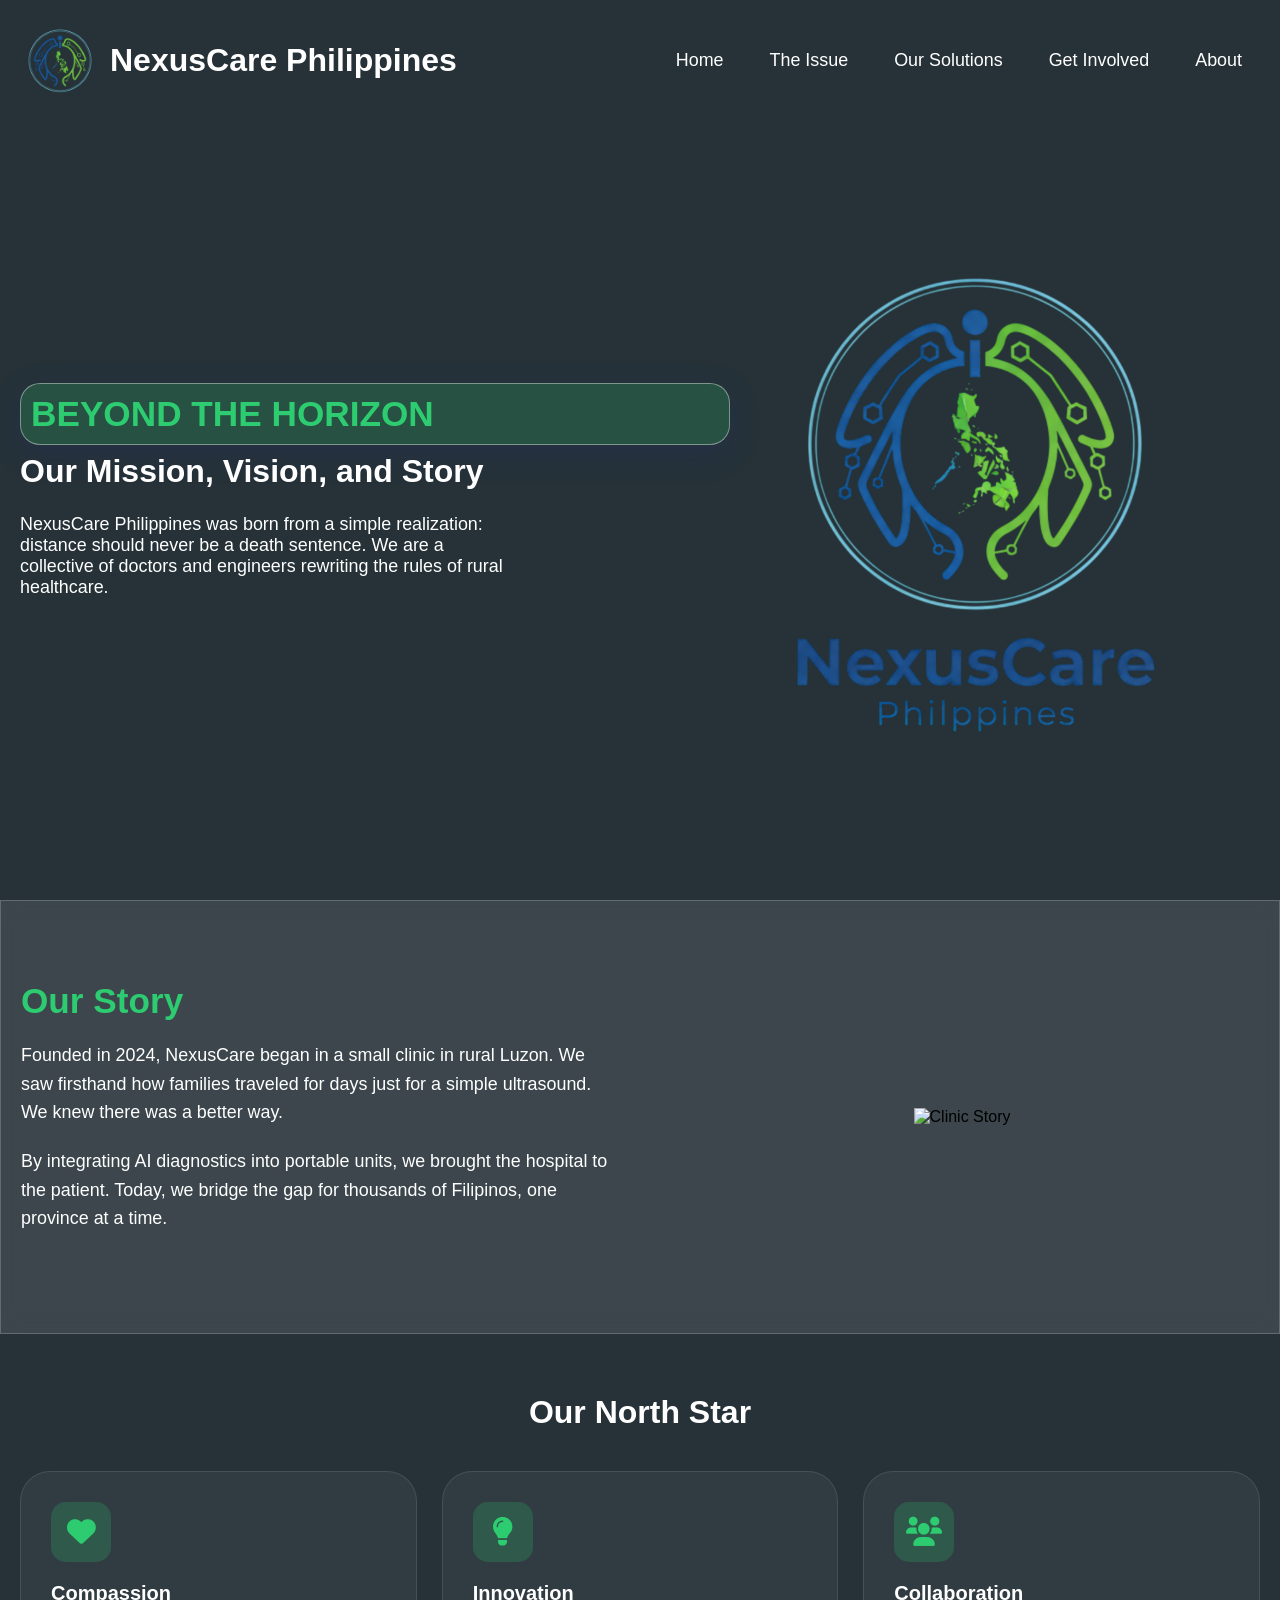
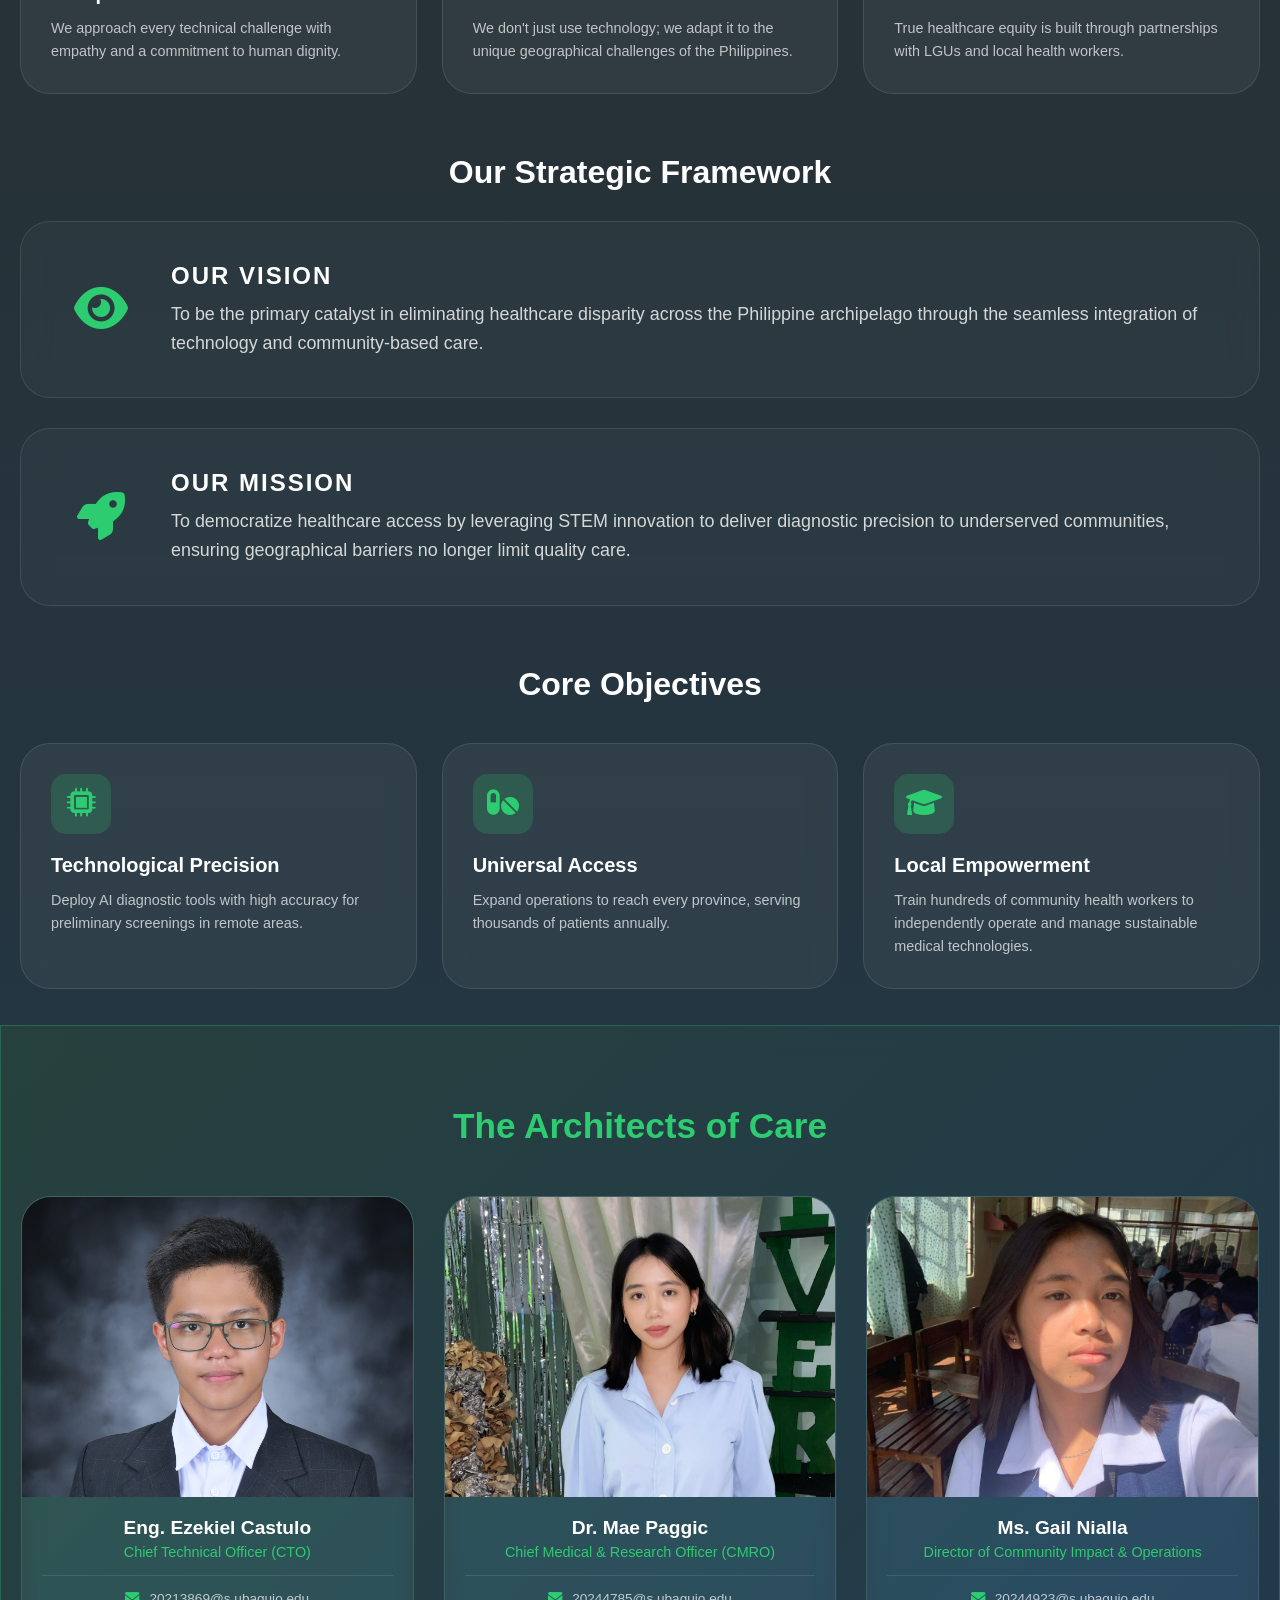
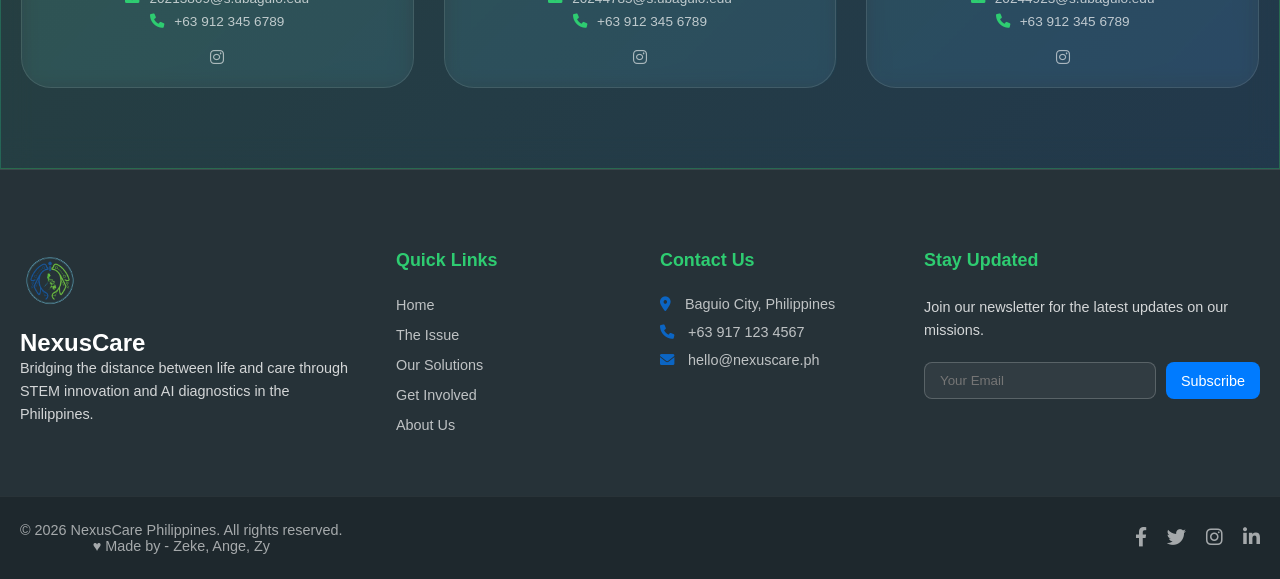
==== commit e4b805f9: "Add loading screen" ====
--- a/about.html
+++ b/about.html
@@ -7,6 +7,14 @@
         <link rel="stylesheet" href="style.css">
         <link rel="shortcut icon" href="images/Logo Transparent.png" type="image/x-icon">
     </head>
+
+    <div id="loading-screen">
+    <div class="loader">
+        <img src="images/No Text Transparent.png" alt="NexusCare Logo" class="loader-logo">
+        <div class="loader-bar"></div>
+        <p>Connecting to NexusCare...</p>
+    </div>
+</div>
 
     <body>
     <header>
--- a/style.css
+++ b/style.css
@@ -1425,4 +1425,64 @@
 
 .member-angelica {
     object-position: center 42%;
+}
+
+/* Loading Screen Styling */
+#loading-screen {
+    position: fixed;
+    inset: 0;
+    background: var(--dark-color);
+    display: flex;
+    justify-content: center;
+    align-items: center;
+    z-index: 9999; /* Higher than navbar */
+    transition: opacity 0.5s ease, visibility 0.5s ease;
+}
+
+.loader {
+    text-align: center;
+    color: var(--white-color);
+}
+
+.loader-logo {
+    height: 100px;
+    width: auto;
+    margin-bottom: 20px;
+    animation: pulse 2s infinite ease-in-out;
+}
+
+.loader-bar {
+    width: 200px;
+    height: 4px;
+    background: rgba(255, 255, 255, 0.1);
+    border-radius: var(--border-radius-s);
+    margin: 0 auto 10px;
+    position: relative;
+    overflow: hidden;
+}
+
+.loader-bar::after {
+    content: '';
+    position: absolute;
+    left: -100%;
+    width: 100%;
+    height: 100%;
+    background: var(--secondary-color);
+    animation: loading-progress 1.5s infinite linear;
+}
+
+@keyframes pulse {
+    0%, 100% { transform: scale(1); opacity: 0.8; }
+    50% { transform: scale(1.1); opacity: 1; }
+}
+
+@keyframes loading-progress {
+    0% { left: -100%; }
+    100% { left: 100%; }
+}
+
+/* Class to hide the loader */
+#loading-screen.fade-out {
+    opacity: 0;
+    visibility: hidden;
 }
